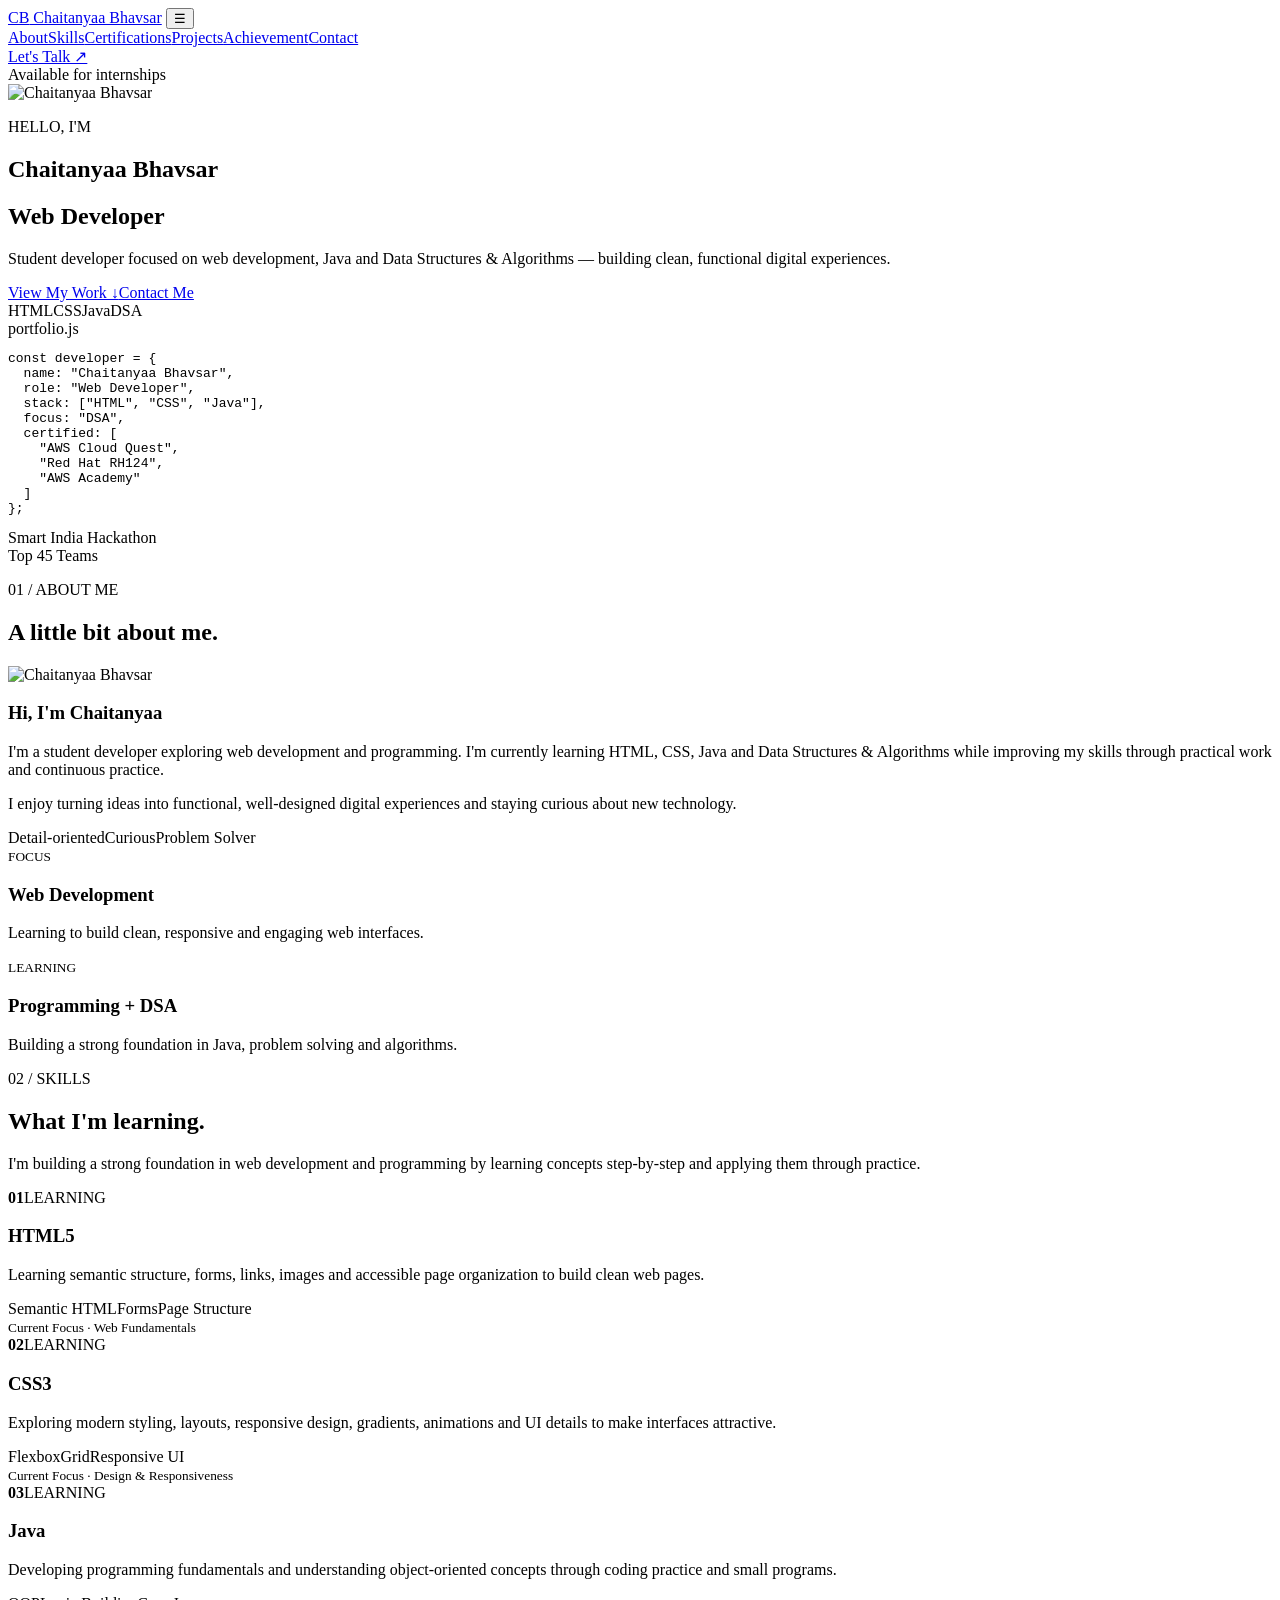
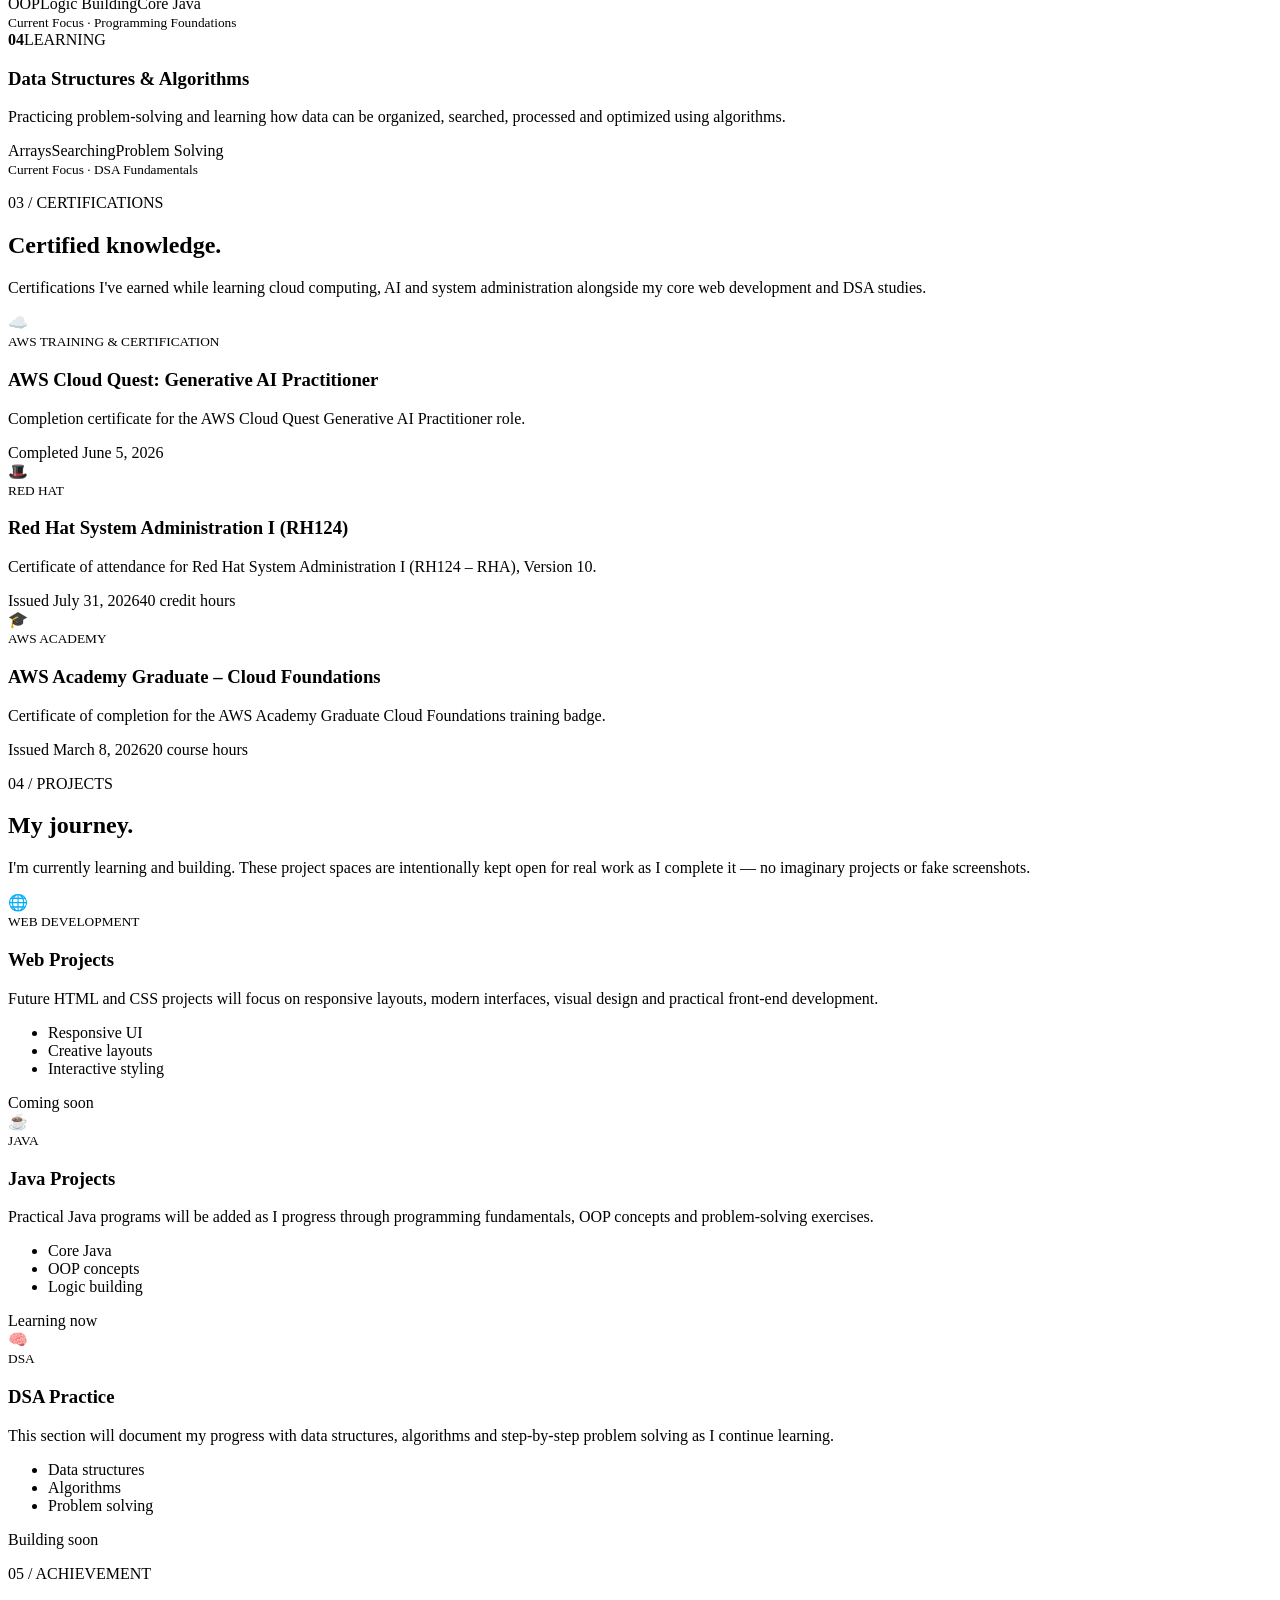
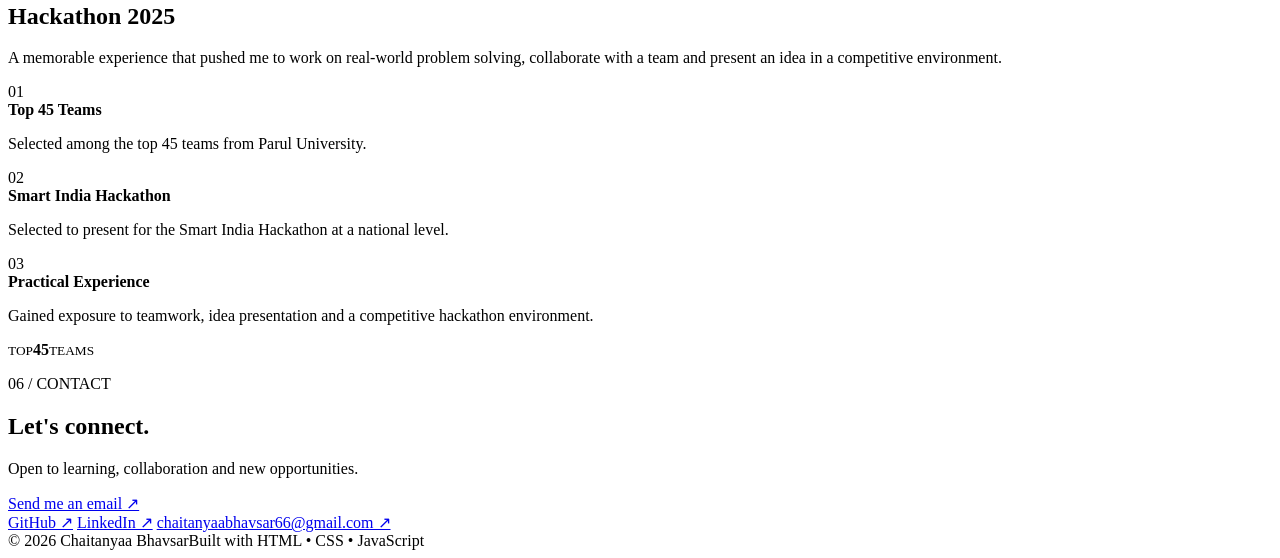
==== Task1/index.html @ 52513d8e "Create task1/index.html" ====
<!DOCTYPE html>
<html lang="en">
<head>
<meta charset="UTF-8">
<meta name="viewport" content="width=device-width,initial-scale=1.0">
<meta name="description" content="Chaitanyaa Bhavsar - Web Developer Portfolio">
<title>Chaitanyaa Bhavsar | Web Developer</title>
<link rel="preconnect" href="https://fonts.googleapis.com">
<link rel="preconnect" href="https://fonts.gstatic.com" crossorigin>
<link href="https://fonts.googleapis.com/css2?family=DM+Sans:wght@400;500;600;700&family=Space+Grotesk:wght@500;600;700;800&display=swap" rel="stylesheet">
<link rel="stylesheet" href="style.css">
</head>
<body>
<div class="bg-orb o1"></div><div class="bg-orb o2"></div><div class="stars"></div>

<header class="nav">
  <a href="#home" class="brand"><span>CB</span> Chaitanyaa Bhavsar</a>
  <button class="menu">☰</button>
  <nav>
    <a href="#about">About</a><a href="#skills">Skills</a><a href="#certifications">Certifications</a><a href="#projects">Projects</a><a href="#achievement">Achievement</a><a href="#contact">Contact</a>
  </nav>
  <a class="nav-btn" href="#contact">Let's Talk ↗</a>
</header>

<main>
<section id="home" class="hero">
  <div class="hero-copy reveal">
    <div class="pill">Available for internships</div>
    <div class="intro-row"><img class="avatar" src="assets/photo.jpg" alt="Chaitanyaa Bhavsar"><p class="mini">HELLO, I'M</p></div>
    <h1>Chaitanyaa Bhavsar</h1>
    <h2>Web Developer</h2>
    <p class="lead">Student developer focused on web development, Java and Data Structures & Algorithms — building clean, functional digital experiences.</p>
    <div class="actions"><a class="primary" href="#projects">View My Work ↓</a><a class="secondary" href="#contact">Contact Me</a></div>
    <div class="quick"><span>HTML</span><span>CSS</span><span>Java</span><span>DSA</span></div>
  </div>
  <div class="hero-art reveal">
    <div class="code-card">
      <div class="code-bar"><i></i><i></i><i></i><span>portfolio.js</span></div>
      <div class="code-body">
<pre><span class="c-kw">const</span> <span class="c-var">developer</span> = {
  <span class="c-key">name</span>: <span class="c-str">"Chaitanyaa Bhavsar"</span>,
  <span class="c-key">role</span>: <span class="c-str">"Web Developer"</span>,
  <span class="c-key">stack</span>: [<span class="c-str">"HTML"</span>, <span class="c-str">"CSS"</span>, <span class="c-str">"Java"</span>],
  <span class="c-key">focus</span>: <span class="c-str">"DSA"</span>,
  <span class="c-key">certified</span>: [
    <span class="c-str">"AWS Cloud Quest"</span>,
    <span class="c-str">"Red Hat RH124"</span>,
    <span class="c-str">"AWS Academy"</span>
  ]
};</pre>
      </div>
    </div>
    <div class="tag t1">Smart India Hackathon</div><div class="tag t2">Top 45 Teams</div>
  </div>
</section>

<section id="about" class="section">
  <div class="section-title reveal"><p>01 / ABOUT ME</p><h2>A little bit about <span>me.</span></h2></div>
  <div class="about-grid">
    <div class="card about-main reveal"><div class="mini-photo"><img src="assets/photo.jpg" alt="Chaitanyaa Bhavsar"></div><div><h3>Hi, I'm Chaitanyaa</h3><p>I'm a student developer exploring web development and programming. I'm currently learning HTML, CSS, Java and Data Structures & Algorithms while improving my skills through practical work and continuous practice.</p><p>I enjoy turning ideas into functional, well-designed digital experiences and staying curious about new technology.</p><div class="chips"><span>Detail-oriented</span><span>Curious</span><span>Problem Solver</span></div></div></div>
    <div class="card reveal"><small>FOCUS</small><h3>Web Development</h3><p>Learning to build clean, responsive and engaging web interfaces.</p></div>
    <div class="card reveal"><small>LEARNING</small><h3>Programming + DSA</h3><p>Building a strong foundation in Java, problem solving and algorithms.</p></div>
  </div>
</section>

<section id="skills" class="section">
  <div class="section-title reveal"><p>02 / SKILLS</p><h2>What I'm <span>learning.</span></h2></div>
  <p class="section-note reveal">I'm building a strong foundation in web development and programming by learning concepts step-by-step and applying them through practice.</p>
  <div class="skills">
    <div class="skill reveal"><div class="skill-head"><b>01</b><span class="status">LEARNING</span></div><h3>HTML5</h3><p>Learning semantic structure, forms, links, images and accessible page organization to build clean web pages.</p><div class="skill-topics"><span>Semantic HTML</span><span>Forms</span><span>Page Structure</span></div><div class="bar"><i style="width:70%"></i></div><small>Current Focus · Web Fundamentals</small></div>
    <div class="skill reveal"><div class="skill-head"><b>02</b><span class="status">LEARNING</span></div><h3>CSS3</h3><p>Exploring modern styling, layouts, responsive design, gradients, animations and UI details to make interfaces attractive.</p><div class="skill-topics"><span>Flexbox</span><span>Grid</span><span>Responsive UI</span></div><div class="bar"><i style="width:62%"></i></div><small>Current Focus · Design & Responsiveness</small></div>
    <div class="skill reveal"><div class="skill-head"><b>03</b><span class="status">LEARNING</span></div><h3>Java</h3><p>Developing programming fundamentals and understanding object-oriented concepts through coding practice and small programs.</p><div class="skill-topics"><span>OOP</span><span>Logic Building</span><span>Core Java</span></div><div class="bar"><i style="width:55%"></i></div><small>Current Focus · Programming Foundations</small></div>
    <div class="skill reveal"><div class="skill-head"><b>04</b><span class="status">LEARNING</span></div><h3>Data Structures & Algorithms</h3><p>Practicing problem-solving and learning how data can be organized, searched, processed and optimized using algorithms.</p><div class="skill-topics"><span>Arrays</span><span>Searching</span><span>Problem Solving</span></div><div class="bar"><i style="width:48%"></i></div><small>Current Focus · DSA Fundamentals</small></div>
  </div>
</section>

<section id="certifications" class="section">
  <div class="section-title reveal"><p>03 / CERTIFICATIONS</p><h2>Certified <span>knowledge.</span></h2></div>
  <p class="section-note reveal">Certifications I've earned while learning cloud computing, AI and system administration alongside my core web development and DSA studies.</p>
  <div class="cert-grid">
    <div class="cert reveal">
      <div class="cert-icon">☁️</div>
      <div class="cert-body">
        <small>AWS TRAINING &amp; CERTIFICATION</small>
        <h3>AWS Cloud Quest: Generative AI Practitioner</h3>
        <p>Completion certificate for the AWS Cloud Quest Generative AI Practitioner role.</p>
        <div class="cert-meta"><span>Completed June 5, 2026</span></div>
      </div>
    </div>
    <div class="cert reveal">
      <div class="cert-icon">🎩</div>
      <div class="cert-body">
        <small>RED HAT</small>
        <h3>Red Hat System Administration I (RH124)</h3>
        <p>Certificate of attendance for Red Hat System Administration I (RH124 – RHA), Version 10.</p>
        <div class="cert-meta"><span>Issued July 31, 2026</span><span>40 credit hours</span></div>
      </div>
    </div>
    <div class="cert reveal">
      <div class="cert-icon">🎓</div>
      <div class="cert-body">
        <small>AWS ACADEMY</small>
        <h3>AWS Academy Graduate – Cloud Foundations</h3>
        <p>Certificate of completion for the AWS Academy Graduate Cloud Foundations training badge.</p>
        <div class="cert-meta"><span>Issued March 8, 2026</span><span>20 course hours</span></div>
      </div>
    </div>
  </div>
</section>

<section id="projects" class="section">
  <div class="section-title reveal"><p>04 / PROJECTS</p><h2>My <span>journey.</span></h2></div>
  <p class="section-note reveal">I'm currently learning and building. These project spaces are intentionally kept open for real work as I complete it — no imaginary projects or fake screenshots.</p>
  <div class="project-grid">
    <div class="project reveal"><div class="project-icon">🌐</div><div><small>WEB DEVELOPMENT</small><h3>Web Projects</h3><p>Future HTML and CSS projects will focus on responsive layouts, modern interfaces, visual design and practical front-end development.</p><ul><li>Responsive UI</li><li>Creative layouts</li><li>Interactive styling</li></ul><span class="coming">Coming soon</span></div></div>
    <div class="project reveal"><div class="project-icon">☕</div><div><small>JAVA</small><h3>Java Projects</h3><p>Practical Java programs will be added as I progress through programming fundamentals, OOP concepts and problem-solving exercises.</p><ul><li>Core Java</li><li>OOP concepts</li><li>Logic building</li></ul><span class="coming">Learning now</span></div></div>
    <div class="project reveal"><div class="project-icon">🧠</div><div><small>DSA</small><h3>DSA Practice</h3><p>This section will document my progress with data structures, algorithms and step-by-step problem solving as I continue learning.</p><ul><li>Data structures</li><li>Algorithms</li><li>Problem solving</li></ul><span class="coming">Building soon</span></div></div>
  </div>
</section>

<section id="achievement" class="section">
  <div class="achievement reveal">
    <div class="achievement-copy"><p>05 / ACHIEVEMENT</p><h2>Hackathon <span>2025</span></h2><p class="achievement-lead">A memorable experience that pushed me to work on real-world problem solving, collaborate with a team and present an idea in a competitive environment.</p>
      <div class="achievement-points">
        <div><span>01</span><div><strong>Top 45 Teams</strong><p>Selected among the top 45 teams from Parul University.</p></div></div>
        <div><span>02</span><div><strong>Smart India Hackathon</strong><p>Selected to present for the Smart India Hackathon at a national level.</p></div></div>
        <div><span>03</span><div><strong>Practical Experience</strong><p>Gained exposure to teamwork, idea presentation and a competitive hackathon environment.</p></div></div>
      </div>
    </div><div class="badge"><small>TOP</small><strong>45</strong><small>TEAMS</small></div>
  </div>
</section>

<section id="contact" class="section">
  <div class="contact reveal"><p>06 / CONTACT</p><h2>Let's <span>connect.</span></h2><p>Open to learning, collaboration and new opportunities.</p><a class="primary" href="mailto:chaitanyaabhavsar66@gmail.com">Send me an email ↗</a><div class="contact-links">
  <a href="https://github.com/chaitanyaabhavsar24/CODSOFT_TASKNO.git" target="_blank" rel="noopener noreferrer">GitHub ↗</a>
  <a href="https://www.linkedin.com/in/chaitanyaa-bhavsar-675881363?utm_source=share_via&utm_content=profile&utm_medium=member_android" target="_blank" rel="noopener noreferrer">LinkedIn ↗</a>
  <a href="mailto:chaitanyaabhavsar66@gmail.com">chaitanyaabhavsar66@gmail.com ↗</a>
</div></div>
</section>
</main>

<footer><span>© 2026 Chaitanyaa Bhavsar</span><span>Built with HTML • CSS • JavaScript</span></footer>
<script src="script.js"></script>
</body>
</html>
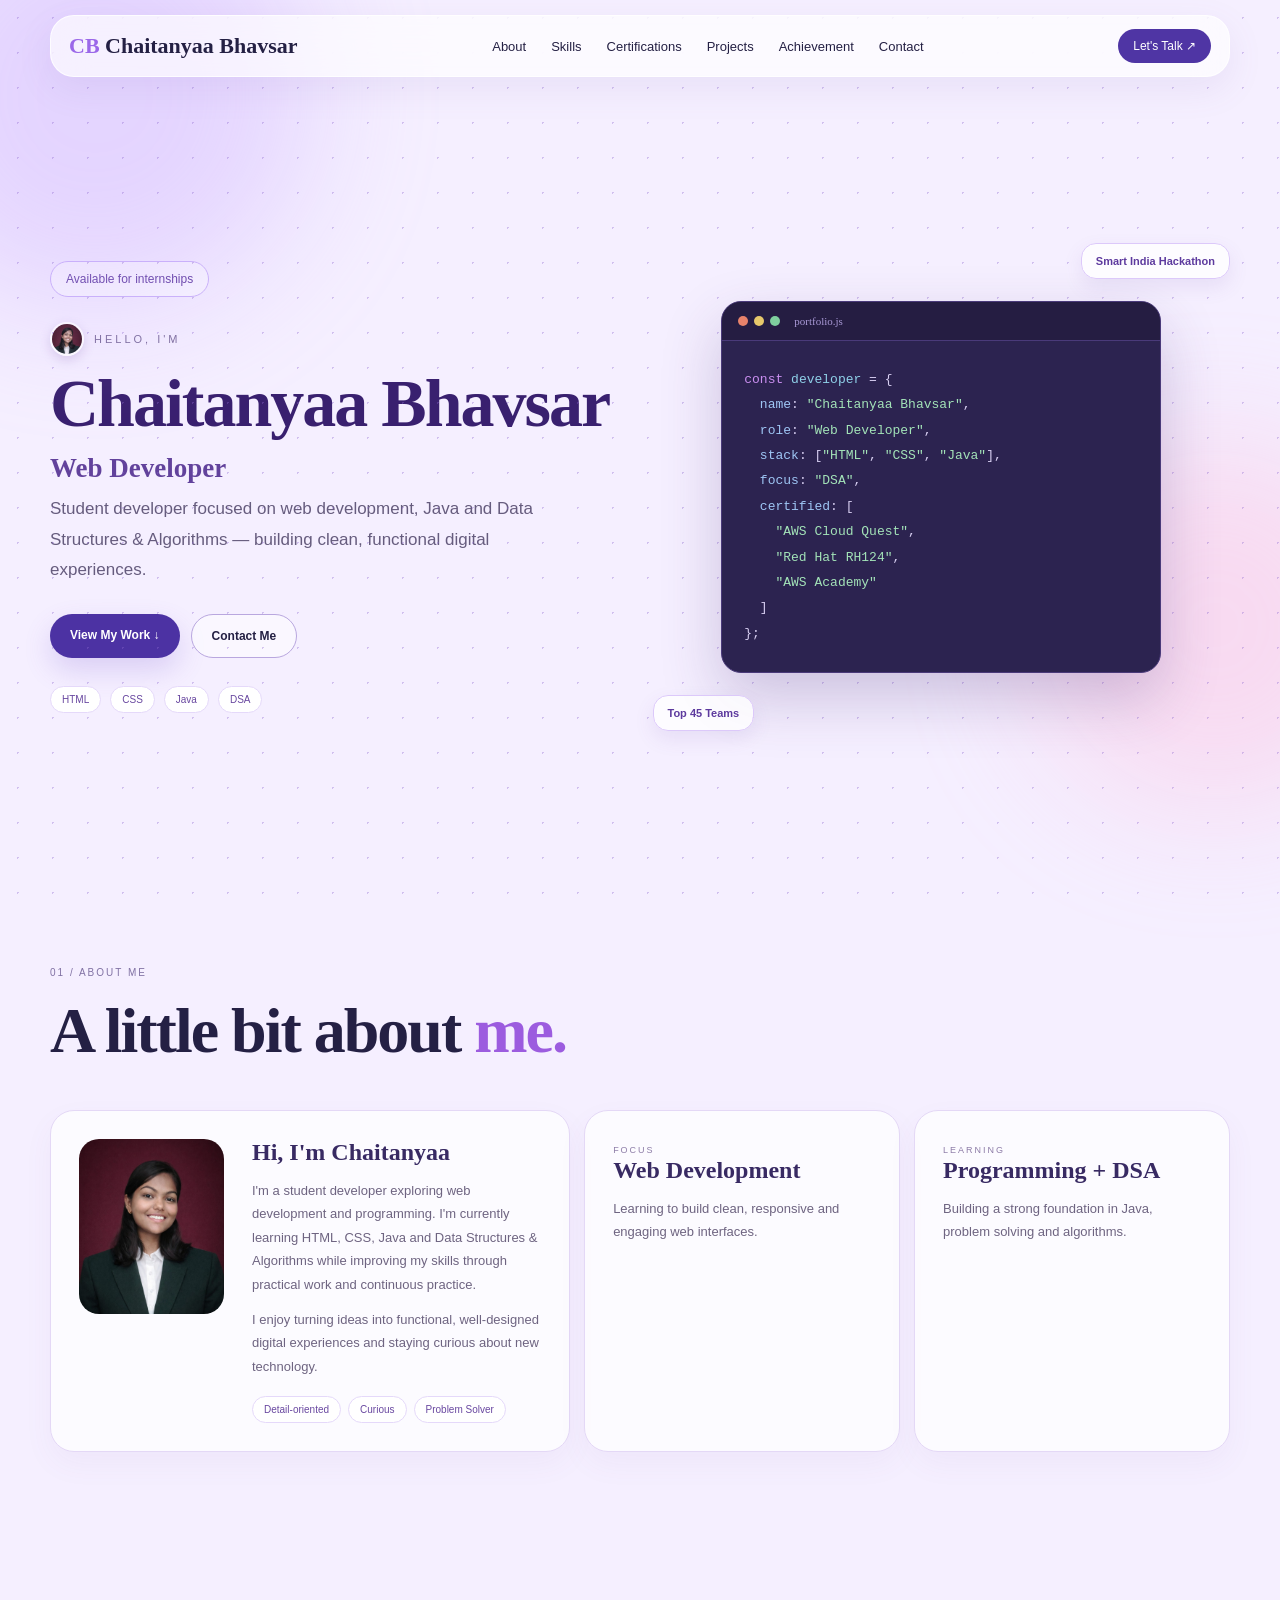
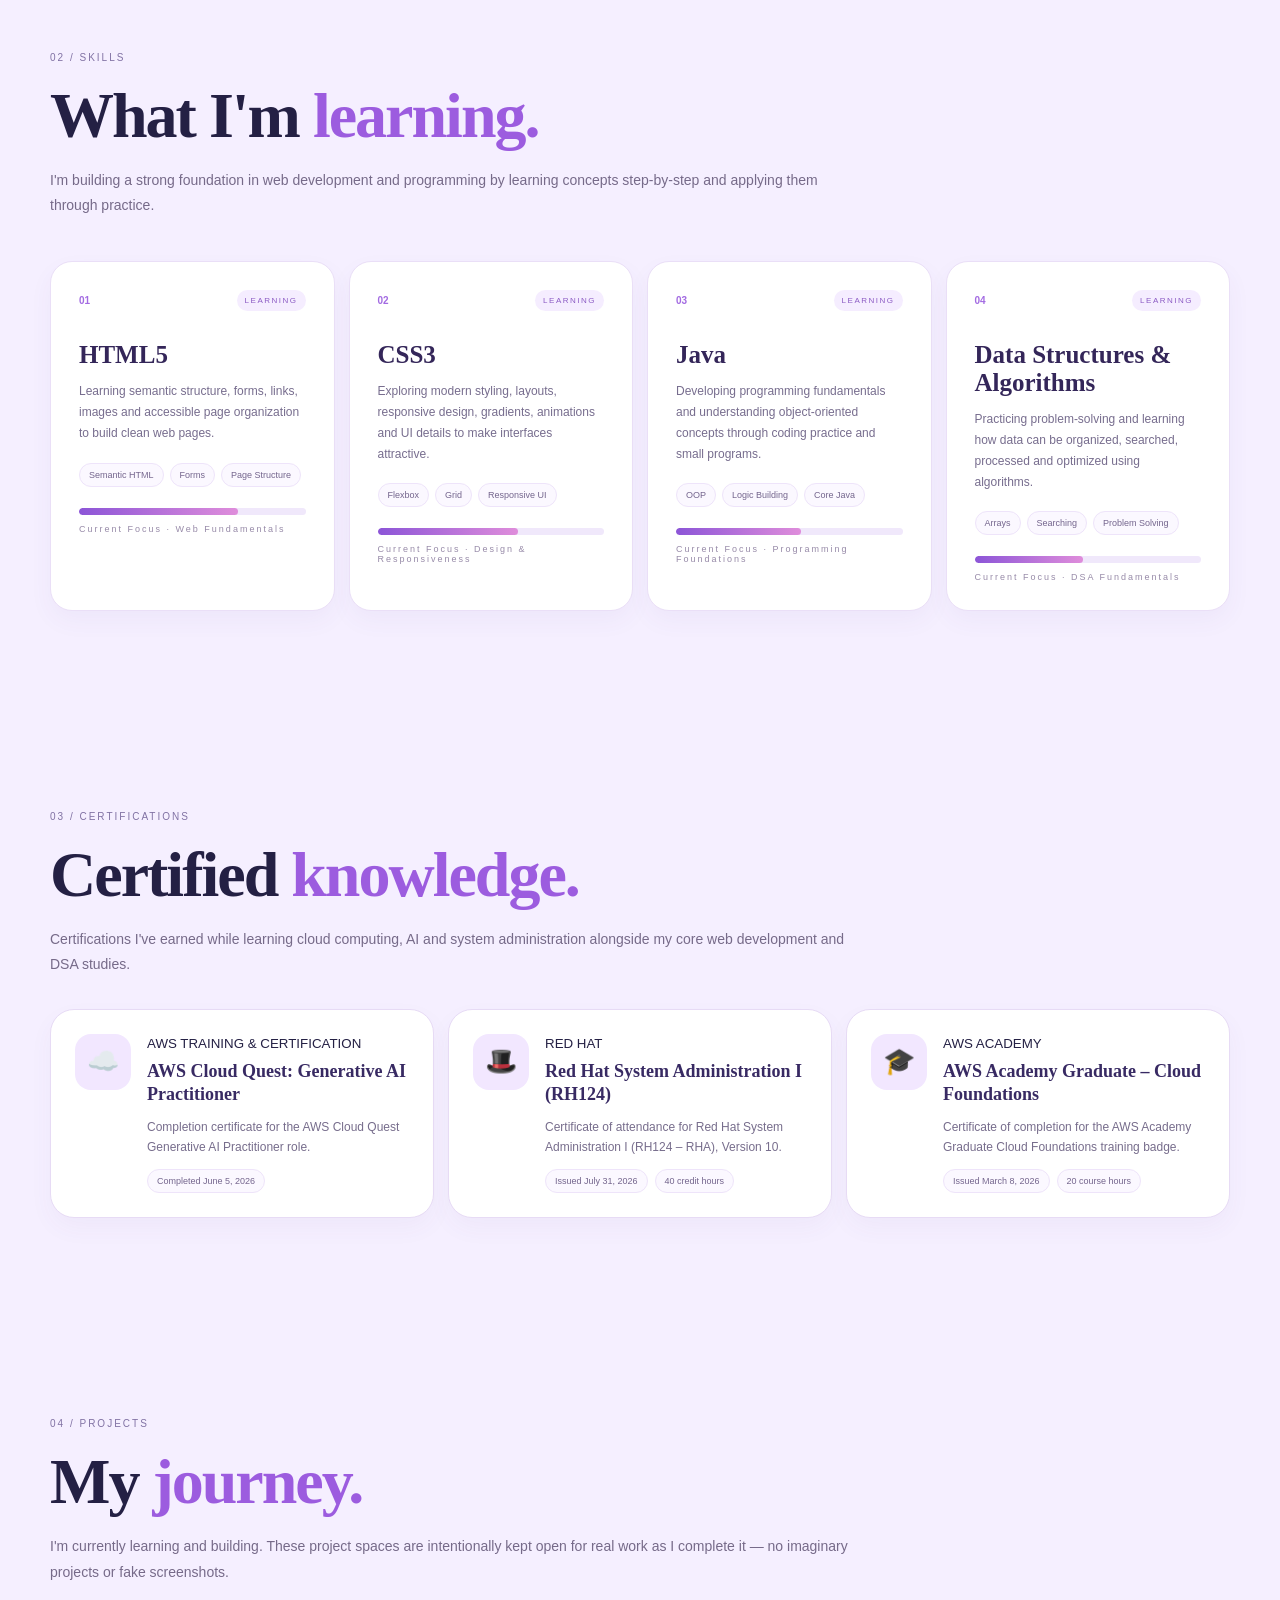
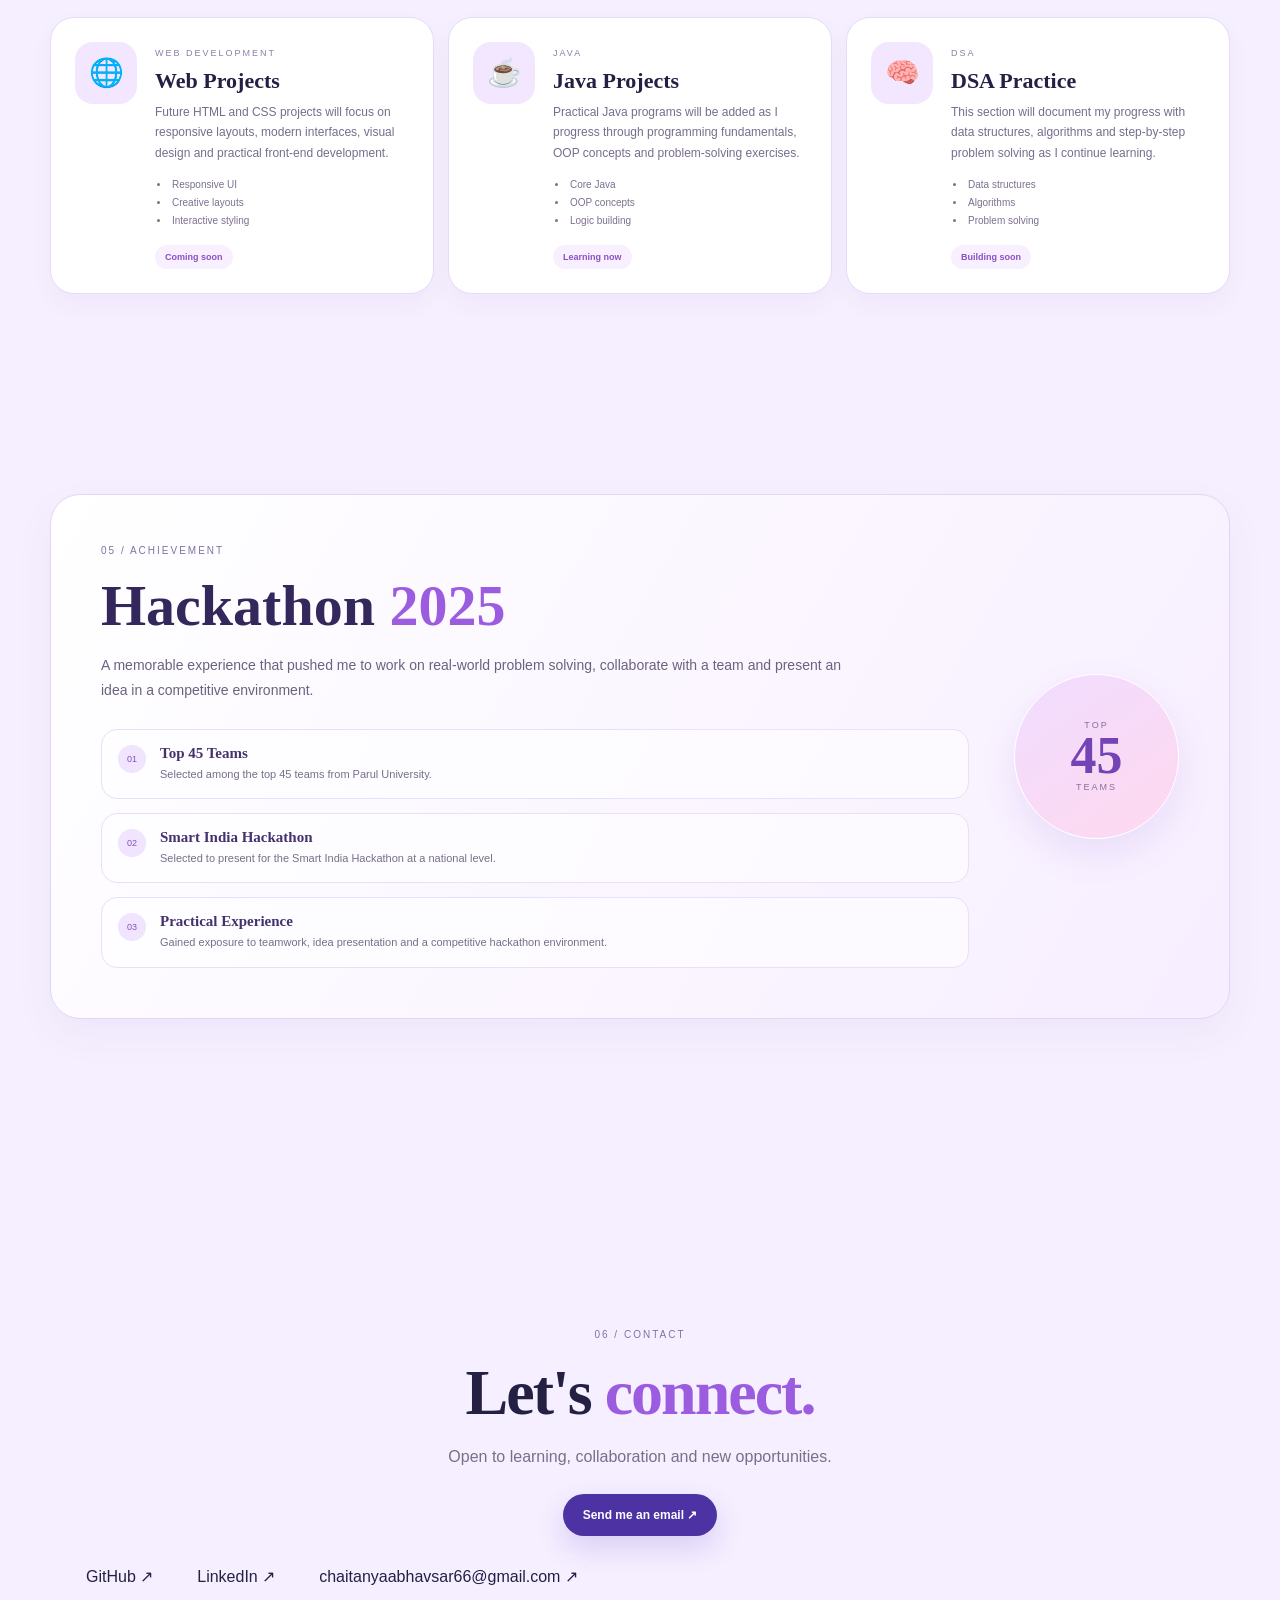
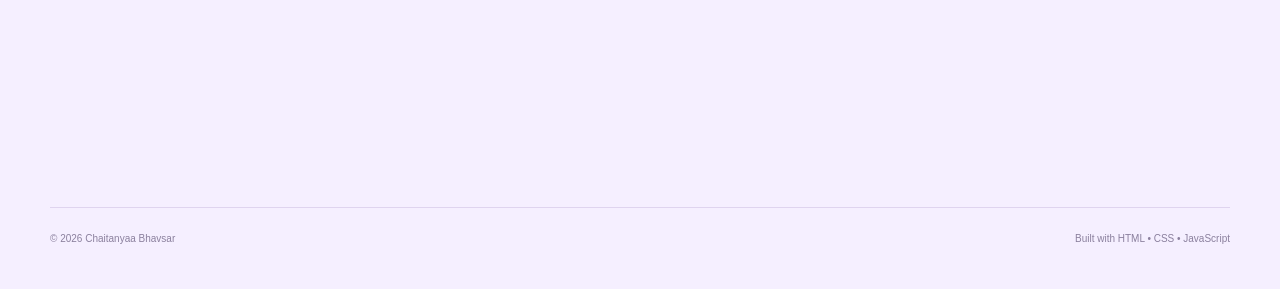
==== commit ce5264c7: "index.html" ====
--- a/Task1/index.html
+++ b/Task1/index.html
@@ -26,7 +26,7 @@
 <section id="home" class="hero">
   <div class="hero-copy reveal">
     <div class="pill">Available for internships</div>
-    <div class="intro-row"><img class="avatar" src="assets/photo.jpg" alt="Chaitanyaa Bhavsar"><p class="mini">HELLO, I'M</p></div>
+    <div class="intro-row"><img class="avatar" src="photo.jpg" alt="Chaitanyaa Bhavsar"><p class="mini">HELLO, I'M</p></div>
     <h1>Chaitanyaa Bhavsar</h1>
     <h2>Web Developer</h2>
     <p class="lead">Student developer focused on web development, Java and Data Structures & Algorithms — building clean, functional digital experiences.</p>
@@ -57,7 +57,7 @@
 <section id="about" class="section">
   <div class="section-title reveal"><p>01 / ABOUT ME</p><h2>A little bit about <span>me.</span></h2></div>
   <div class="about-grid">
-    <div class="card about-main reveal"><div class="mini-photo"><img src="assets/photo.jpg" alt="Chaitanyaa Bhavsar"></div><div><h3>Hi, I'm Chaitanyaa</h3><p>I'm a student developer exploring web development and programming. I'm currently learning HTML, CSS, Java and Data Structures & Algorithms while improving my skills through practical work and continuous practice.</p><p>I enjoy turning ideas into functional, well-designed digital experiences and staying curious about new technology.</p><div class="chips"><span>Detail-oriented</span><span>Curious</span><span>Problem Solver</span></div></div></div>
+    <div class="card about-main reveal"><div class="mini-photo"><img src="photo.jpg" alt="Chaitanyaa Bhavsar"></div><div><h3>Hi, I'm Chaitanyaa</h3><p>I'm a student developer exploring web development and programming. I'm currently learning HTML, CSS, Java and Data Structures & Algorithms while improving my skills through practical work and continuous practice.</p><p>I enjoy turning ideas into functional, well-designed digital experiences and staying curious about new technology.</p><div class="chips"><span>Detail-oriented</span><span>Curious</span><span>Problem Solver</span></div></div></div>
     <div class="card reveal"><small>FOCUS</small><h3>Web Development</h3><p>Learning to build clean, responsive and engaging web interfaces.</p></div>
     <div class="card reveal"><small>LEARNING</small><h3>Programming + DSA</h3><p>Building a strong foundation in Java, problem solving and algorithms.</p></div>
   </div>
--- a/Task1/style.css
+++ b/Task1/style.css
@@ -0,0 +1,4 @@
+*{box-sizing:border-box;margin:0;padding:0}html{scroll-behavior:smooth}body{font-family:'DM Sans',sans-serif;background:#f5efff;color:#242044;overflow-x:hidden}a{text-decoration:none;color:inherit}.bg-orb{position:fixed;border-radius:50%;filter:blur(65px);opacity:.35;pointer-events:none}.o1{width:430px;height:430px;background:#c6a5ff;top:-120px;left:-120px}.o2{width:370px;height:370px;background:#ffb5d7;right:-120px;bottom:10%}.stars{position:fixed;inset:0;pointer-events:none;opacity:.35;background-image:radial-gradient(#8e6bd0 1px,transparent 1px);background-size:35px 35px}.nav{position:sticky;top:15px;z-index:20;width:min(1180px,calc(100% - 32px));margin:15px auto 0;padding:13px 18px;border:1px solid #ffffffcc;border-radius:24px;background:#ffffffa8;backdrop-filter:blur(18px);display:flex;align-items:center;justify-content:space-between;box-shadow:0 12px 35px #7d63b21a}.brand{font:700 22px 'Space Grotesk'}.brand span{color:#9b68e9}.nav nav{display:flex;gap:25px;font-size:13px}.nav nav a:hover{color:#8d57d8}.nav-btn{padding:10px 15px;background:#4f35a4;color:white;border-radius:999px;font-size:12px}.menu{display:none;border:0;background:none;font-size:22px;color:#33266b}.hero{width:min(1180px,calc(100% - 32px));min-height:calc(100vh - 110px);margin:auto;display:grid;grid-template-columns:1fr 1fr;align-items:center;gap:25px;padding:70px 0 40px}.pill{display:inline-block;padding:10px 15px;border:1px solid #cbb4fa;border-radius:999px;background:#ffffffa8;color:#5d3a9e;font-size:12px;margin-bottom:25px}.mini{font-size:11px;letter-spacing:3px;color:#7c6e9c;margin-bottom:8px}.intro-row{display:flex;align-items:center;gap:10px;margin-bottom:8px}.intro-row .mini{margin-bottom:0}.avatar{width:34px;height:34px;border-radius:50%;object-fit:cover;object-position:center 15%;border:2px solid #fff;box-shadow:0 4px 12px #6842a233}.hero h1{font:800 clamp(42px,6.5vw,68px) 'Space Grotesk';color:#39206f;letter-spacing:-2px}.hero h1 span{color:#ca5fc9}.hero h2{font:700 27px 'Space Grotesk';margin:10px 0;color:#62429c}.lead{font-size:17px;line-height:1.8;color:#665c7e;max-width:540px}.actions{display:flex;gap:11px;margin:28px 0}.primary,.secondary{display:inline-block;padding:14px 20px;border-radius:999px;font-weight:700;font-size:12px}.primary{background:#4c32a3;color:white;box-shadow:0 12px 28px #6d4bcc33}.secondary{border:1px solid #b9a7df;background:#ffffff88}.quick{display:flex;gap:9px;flex-wrap:wrap}.quick span,.chips span{padding:7px 11px;border-radius:999px;background:#fff;border:1px solid #e5d9fa;font-size:10px;color:#6948a0}.hero-art{height:460px;position:relative;display:grid;place-items:center}.code-card{width:100%;max-width:440px;background:#2c2350;border-radius:20px;box-shadow:0 25px 60px #4c327a3d;overflow:hidden;border:1px solid #4a3a7a}.code-bar{display:flex;align-items:center;gap:6px;padding:13px 16px;background:#251d42;border-bottom:1px solid #4a3a7a}.code-bar i{width:10px;height:10px;border-radius:50%;background:#5c4a8f;display:block}.code-bar i:nth-child(1){background:#e8836b}.code-bar i:nth-child(2){background:#e6c86b}.code-bar i:nth-child(3){background:#7fcf9e}.code-bar span{margin-left:8px;font-size:11px;color:#a999d6;font-family:'Space Grotesk'}.code-body{padding:26px 22px}.code-body pre{margin:0;font-family:'DM Sans',monospace;font-size:13px;line-height:1.95;color:#d8cff2;white-space:pre-wrap;word-break:break-word}.c-kw{color:#ca8ff0}.c-var{color:#8fd0e8}.c-key{color:#9fc6f5}.c-str{color:#a3e3b8}.tag{position:absolute;padding:11px 14px;border-radius:15px;background:#ffffffcc;border:1px solid #dcc9fa;font-size:11px;box-shadow:0 8px 20px #6842a21a;color:#5d3a9e;font-weight:600}.t1{top:-14px;right:0}.t2{bottom:-14px;left:0}.section{width:min(1180px,calc(100% - 32px));margin:auto;padding:100px 0}.section-title p,.achievement>div>p:first-child,.contact>p:first-child{font-size:10px;letter-spacing:2px;color:#8172a4;margin-bottom:16px}.section-title h2,.contact h2{font:700 clamp(40px,6vw,64px) 'Space Grotesk';letter-spacing:-2px}.section-title span,.contact span,.achievement h2 span{color:#9c5cdf}.about-grid{display:grid;grid-template-columns:1.35fr .82fr .82fr;gap:14px;margin-top:42px}.card{padding:28px;background:#ffffffbd;border:1px solid #e4d8f6;border-radius:24px;box-shadow:0 12px 30px #714c9c0d}.about-main{display:grid;grid-template-columns:145px 1fr;gap:28px}.mini-photo{height:175px;border-radius:20px;overflow:hidden;box-shadow:inset 0 0 0 1px #fff}.mini-photo img{width:100%;height:100%;object-fit:cover;object-position:center 15%;display:block}.card h3{font:700 24px 'Space Grotesk';margin-bottom:13px;color:#382a63}.card p{font-size:13px;line-height:1.8;color:#6e6481;margin-bottom:12px}.card small,.skill small,.project small{font-size:9px;letter-spacing:2px;color:#8d7ca7}.chips{display:flex;gap:7px;flex-wrap:wrap;margin-top:18px}.skills{display:grid;grid-template-columns:repeat(4,1fr);gap:14px;margin-top:42px}.skill{padding:28px;background:#fff;border:1px solid #eadff7;border-radius:22px;box-shadow:0 10px 25px #5e408d0c;min-height:350px}.skill-head{display:flex;align-items:center;justify-content:space-between}.skill b{font-size:10px;color:#a36be2}.status{font-size:8px;letter-spacing:1.5px;padding:6px 8px;border-radius:999px;background:#f5edff;color:#8c5cc4}.skill h3{font:700 25px 'Space Grotesk';margin:30px 0 12px;color:#342659}.skill p{font-size:12px;color:#776d8e;line-height:1.75;min-height:64px}.skill-topics{display:flex;flex-wrap:wrap;gap:6px;margin:18px 0 21px}.skill-topics span{font-size:9px;padding:6px 9px;background:#fbf8ff;border:1px solid #eee4fa;border-radius:999px;color:#74658d}.bar{height:7px;border-radius:99px;background:#f0e8fb;overflow:hidden}.bar i{display:block;height:100%;border-radius:99px;background:linear-gradient(90deg,#8c55d7,#df8ddb)}.skill small{display:block;margin-top:9px;color:#978aa8}.section-note{margin-top:15px;color:#766a89;font-size:14px;line-height:1.8;max-width:800px}.project-grid{display:grid;grid-template-columns:repeat(3,1fr);gap:14px;margin-top:32px}.project{background:#fff;border:1px solid #e7dbf5;border-radius:24px;padding:24px;display:flex;gap:18px;min-height:205px;box-shadow:0 10px 25px #684b8e0b}.project-icon{width:62px;height:62px;border-radius:18px;display:grid;place-items:center;background:#f2e7ff;font-size:28px;flex:none}.project h3{font:700 22px 'Space Grotesk';margin:8px 0}.project p{font-size:12px;color:#776d8c;line-height:1.7}.project ul{margin:13px 0 0 15px;color:#7c708f;font-size:10px;line-height:1.8}.project ul li{padding-left:2px}.coming{display:inline-block;margin-top:15px;padding:7px 10px;border-radius:999px;background:#f8efff;color:#8a51c3;font-size:9px;font-weight:700}.cert-grid{display:grid;grid-template-columns:repeat(3,1fr);gap:14px;margin-top:32px}.cert{background:#fff;border:1px solid #e7dbf5;border-radius:24px;padding:24px;display:flex;gap:16px;min-height:205px;box-shadow:0 10px 25px #684b8e0b}.cert-icon{width:56px;height:56px;border-radius:16px;display:grid;place-items:center;background:#f2e7ff;font-size:26px;flex:none}.cert-body h3{font:700 18px 'Space Grotesk';margin:8px 0 10px;color:#382a63;line-height:1.3}.cert-body p{font-size:12px;color:#776d8c;line-height:1.7;margin-bottom:12px}.cert-meta{display:flex;flex-wrap:wrap;gap:7px}.cert-meta span{font-size:9px;padding:6px 9px;background:#fbf8ff;border:1px solid #eee4fa;border-radius:999px;color:#74658d}.achievement{padding:50px;border-radius:30px;background:linear-gradient(120deg,#fff,#f7eeff);border:1px solid #e3d5f5;display:flex;align-items:center;justify-content:space-between;gap:45px;box-shadow:0 15px 40px #694b930d}.achievement-copy{flex:1}.achievement h2{font:700 clamp(38px,5vw,58px) 'Space Grotesk';margin-bottom:14px;color:#34275b}.achievement-lead{max-width:760px;line-height:1.8;color:#6c627d;font-size:14px;margin-bottom:26px}.achievement-points{display:grid;gap:14px}.achievement-points>div{display:flex;gap:14px;align-items:flex-start;padding:15px 16px;border:1px solid #eadff6;border-radius:16px;background:#ffffff9c}.achievement-points span{width:28px;height:28px;border-radius:50%;display:grid;place-items:center;background:#f0e4ff;color:#8052ba;font-size:9px;flex:none}.achievement-points strong{display:block;font:700 15px 'Space Grotesk';color:#44316d;margin-bottom:4px}.achievement-points p{font-size:11px;color:#786e88;line-height:1.55}.badge{width:165px;height:165px;border-radius:50%;display:grid;place-content:center;text-align:center;background:linear-gradient(145deg,#f0ddff,#ffd8ef);border:1px solid #fff;box-shadow:0 15px 35px #8d5ed521;flex:none}.badge strong{font:700 52px 'Space Grotesk';color:#7443b6;line-height:1}.badge small{font-size:9px;letter-spacing:2px;color:#896d9d}.contact{text-align:center;padding:110px 20px}.contact>p:not(:first-child){color:#7a6f89;margin:18px auto 28px}.note{margin-top:28px;font-size:10px;color:#978ca7}footer{width:min(1180px,calc(100% - 32px));margin:auto;padding:25px 0 45px;border-top:1px solid #dfd4ef;color:#8b809e;font-size:10px;display:flex;justify-content:space-between}.reveal{opacity:0;transform:translateY(25px);transition:.7s}.reveal.show{opacity:1;transform:none}@media(max-width:900px){.nav nav,.nav-btn{display:none}.menu{display:block}.nav.open nav{display:flex;position:absolute;top:62px;left:0;right:0;padding:18px;flex-direction:column;background:#fff;border:1px solid #e2d7f3;border-radius:18px}.hero{grid-template-columns:1fr}.hero-art{height:auto;padding:30px 0}.about-grid{grid-template-columns:1fr 1fr}.about-main{grid-column:span 2}.skills{grid-template-columns:1fr 1fr}.project-grid{grid-template-columns:1fr}.cert-grid{grid-template-columns:1fr}.achievement{flex-direction:column;align-items:flex-start}.badge{width:140px;height:140px;align-self:center}.skill{min-height:0}}@media(max-width:560px){.hero,.section{padding-top:75px}.about-grid{grid-template-columns:1fr}.about-main{grid-column:auto;grid-template-columns:1fr}.skills{grid-template-columns:1fr}.hero-art{height:auto;padding:20px 0}.code-body{padding:20px 16px}.code-body pre{font-size:11.5px}footer{flex-direction:column;gap:10px}.section-title h2,.contact h2{letter-spacing:-1px}}
+.contact-links{display:flex;flex-wrap:wrap;gap:12px;margin-top:20px}
+.contact-links a{display:inline-flex;align-items:center;padding:10px 15px;border:1px solid rgba(255,255,255,.14);border-radius:999px;color:inherit;text-decoration:none;transition:.25s}
+.contact-links a:hover{transform:translateY(-2px);border-color:currentColor}
